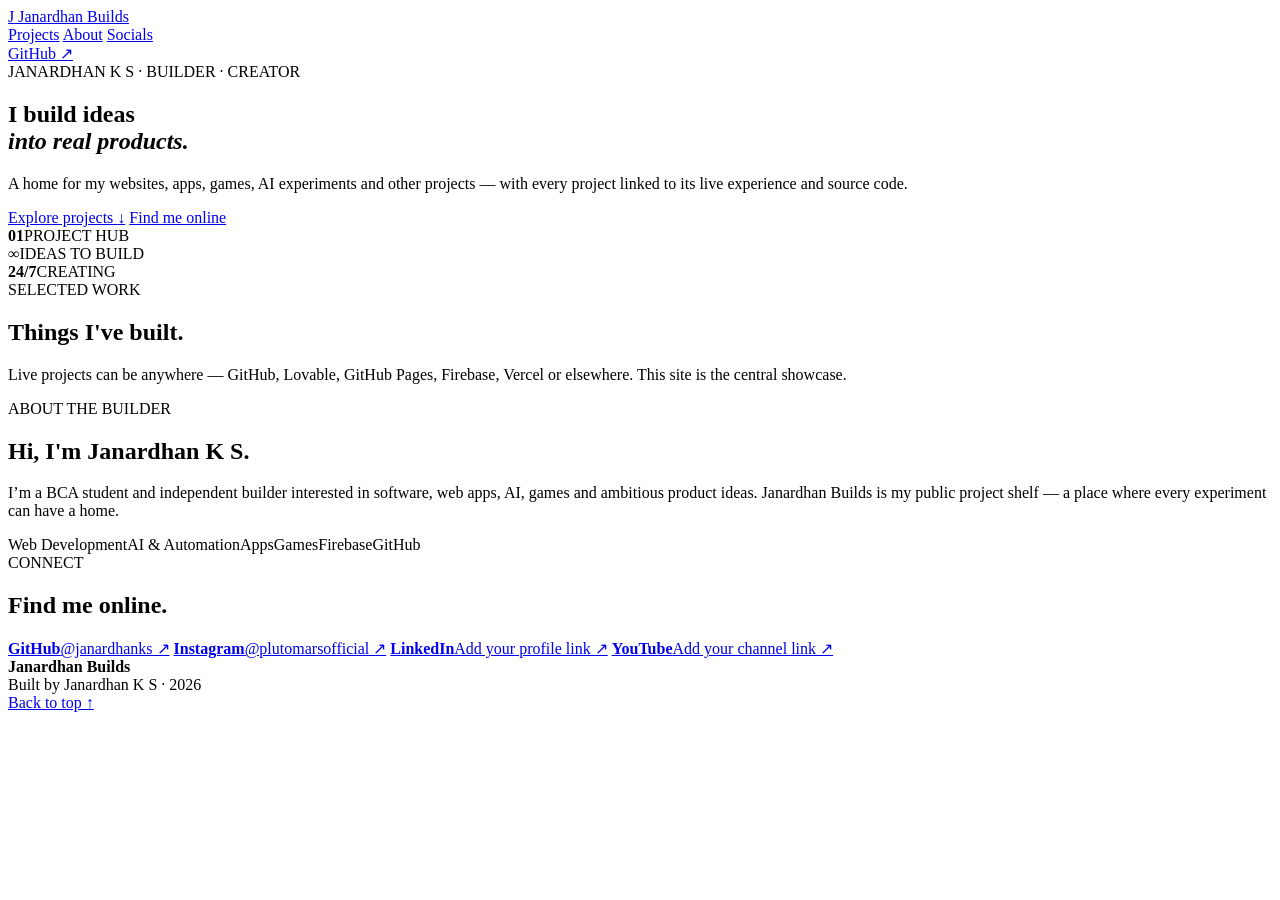
==== index.html @ 4b7bd484 "Add files via upload" ====
<!doctype html>
<html lang="en">
<head>
  <meta charset="utf-8">
  <meta name="viewport" content="width=device-width, initial-scale=1">
  <meta name="description" content="Janardhan K S — projects, apps, websites, games, AI tools and experiments.">
  <meta name="theme-color" content="#070707">
  <title>Janardhan Builds — Projects by Janardhan K S</title>
  <link rel="stylesheet" href="style.css">
</head>
<body>
  <div class="noise"></div>
  <header class="nav">
    <a class="brand" href="#top"><span>J</span> Janardhan Builds</a>
    <nav>
      <a href="#projects">Projects</a>
      <a href="#about">About</a>
      <a href="#socials">Socials</a>
    </nav>
    <a class="nav-btn" href="https://github.com/janardhanks" target="_blank" rel="noreferrer">GitHub ↗</a>
  </header>

  <main id="top">
    <section class="hero">
      <div class="eyebrow">JANARDHAN K S · BUILDER · CREATOR</div>
      <h1>I build ideas<br><em>into real products.</em></h1>
      <p class="hero-copy">A home for my websites, apps, games, AI experiments and other projects — with every project linked to its live experience and source code.</p>
      <div class="hero-actions">
        <a class="primary" href="#projects">Explore projects <span>↓</span></a>
        <a class="secondary" href="#socials">Find me online</a>
      </div>
      <div class="stats">
        <div><strong>01</strong><span>PROJECT HUB</span></div>
        <div><strong>∞</strong><span>IDEAS TO BUILD</span></div>
        <div><strong>24/7</strong><span>CREATING</span></div>
      </div>
    </section>

    <section class="section" id="projects">
      <div class="section-head">
        <div>
          <div class="eyebrow">SELECTED WORK</div>
          <h2>Things I've built.</h2>
        </div>
        <p>Live projects can be anywhere — GitHub, Lovable, GitHub Pages, Firebase, Vercel or elsewhere. This site is the central showcase.</p>
      </div>

      <div class="filters" id="filters"></div>
      <div class="project-grid" id="projectGrid"></div>
    </section>

    <section class="about section" id="about">
      <div class="about-card">
        <div class="eyebrow">ABOUT THE BUILDER</div>
        <h2>Hi, I'm Janardhan K S.</h2>
        <p>I’m a BCA student and independent builder interested in software, web apps, AI, games and ambitious product ideas. Janardhan Builds is my public project shelf — a place where every experiment can have a home.</p>
        <div class="chips">
          <span>Web Development</span><span>AI & Automation</span><span>Apps</span><span>Games</span><span>Firebase</span><span>GitHub</span>
        </div>
      </div>
    </section>

    <section class="section socials" id="socials">
      <div class="eyebrow">CONNECT</div>
      <h2>Find me online.</h2>
      <div class="social-grid">
        <a href="https://github.com/janardhanks" target="_blank" rel="noreferrer"><b>GitHub</b><span>@janardhanks ↗</span></a>
        <a href="https://www.instagram.com/plutomarsofficial/" target="_blank" rel="noreferrer"><b>Instagram</b><span>@plutomarsofficial ↗</span></a>
        <a href="#" data-disabled="true"><b>LinkedIn</b><span>Add your profile link ↗</span></a>
        <a href="#" data-disabled="true"><b>YouTube</b><span>Add your channel link ↗</span></a>
      </div>
    </section>
  </main>

  <footer>
    <div><strong>Janardhan Builds</strong><br><span>Built by Janardhan K S · 2026</span></div>
    <a href="#top">Back to top ↑</a>
  </footer>

  <script src="projects.js"></script>
  <script src="script.js"></script>
</body>
</html>
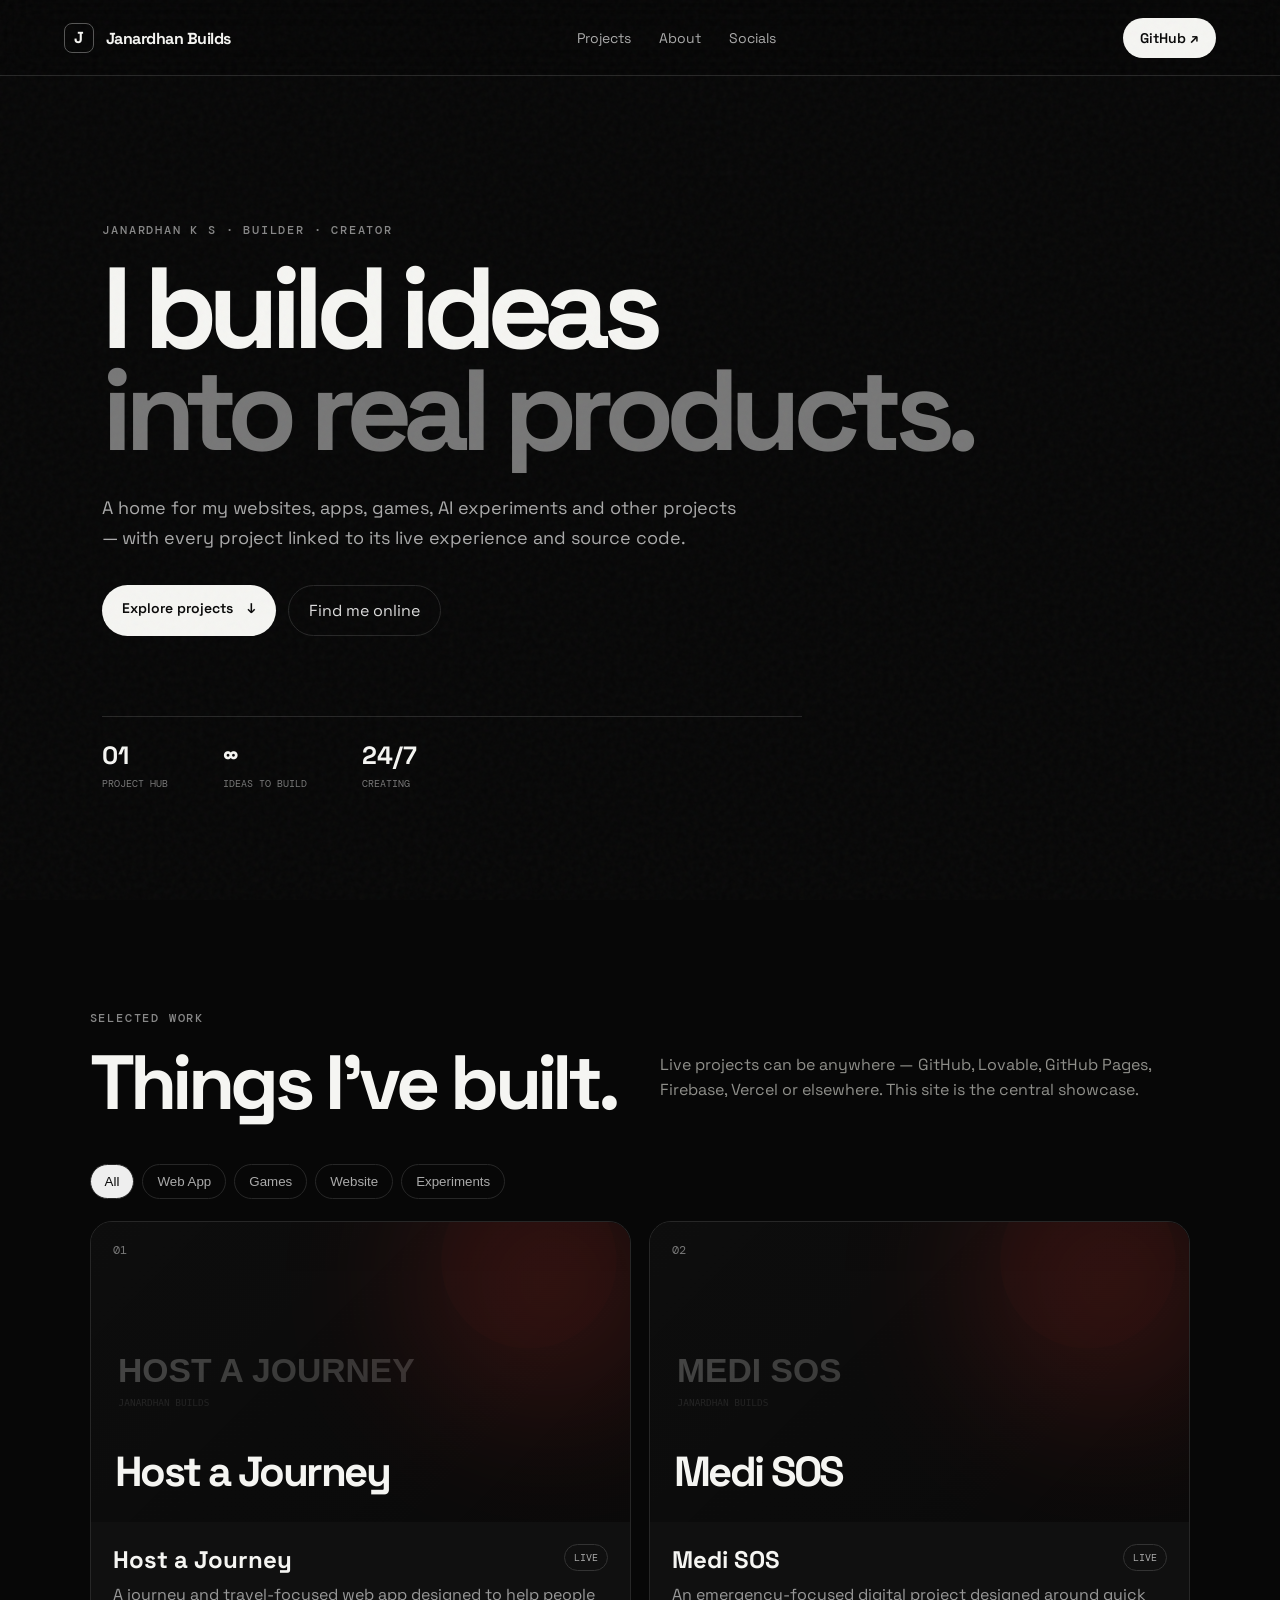
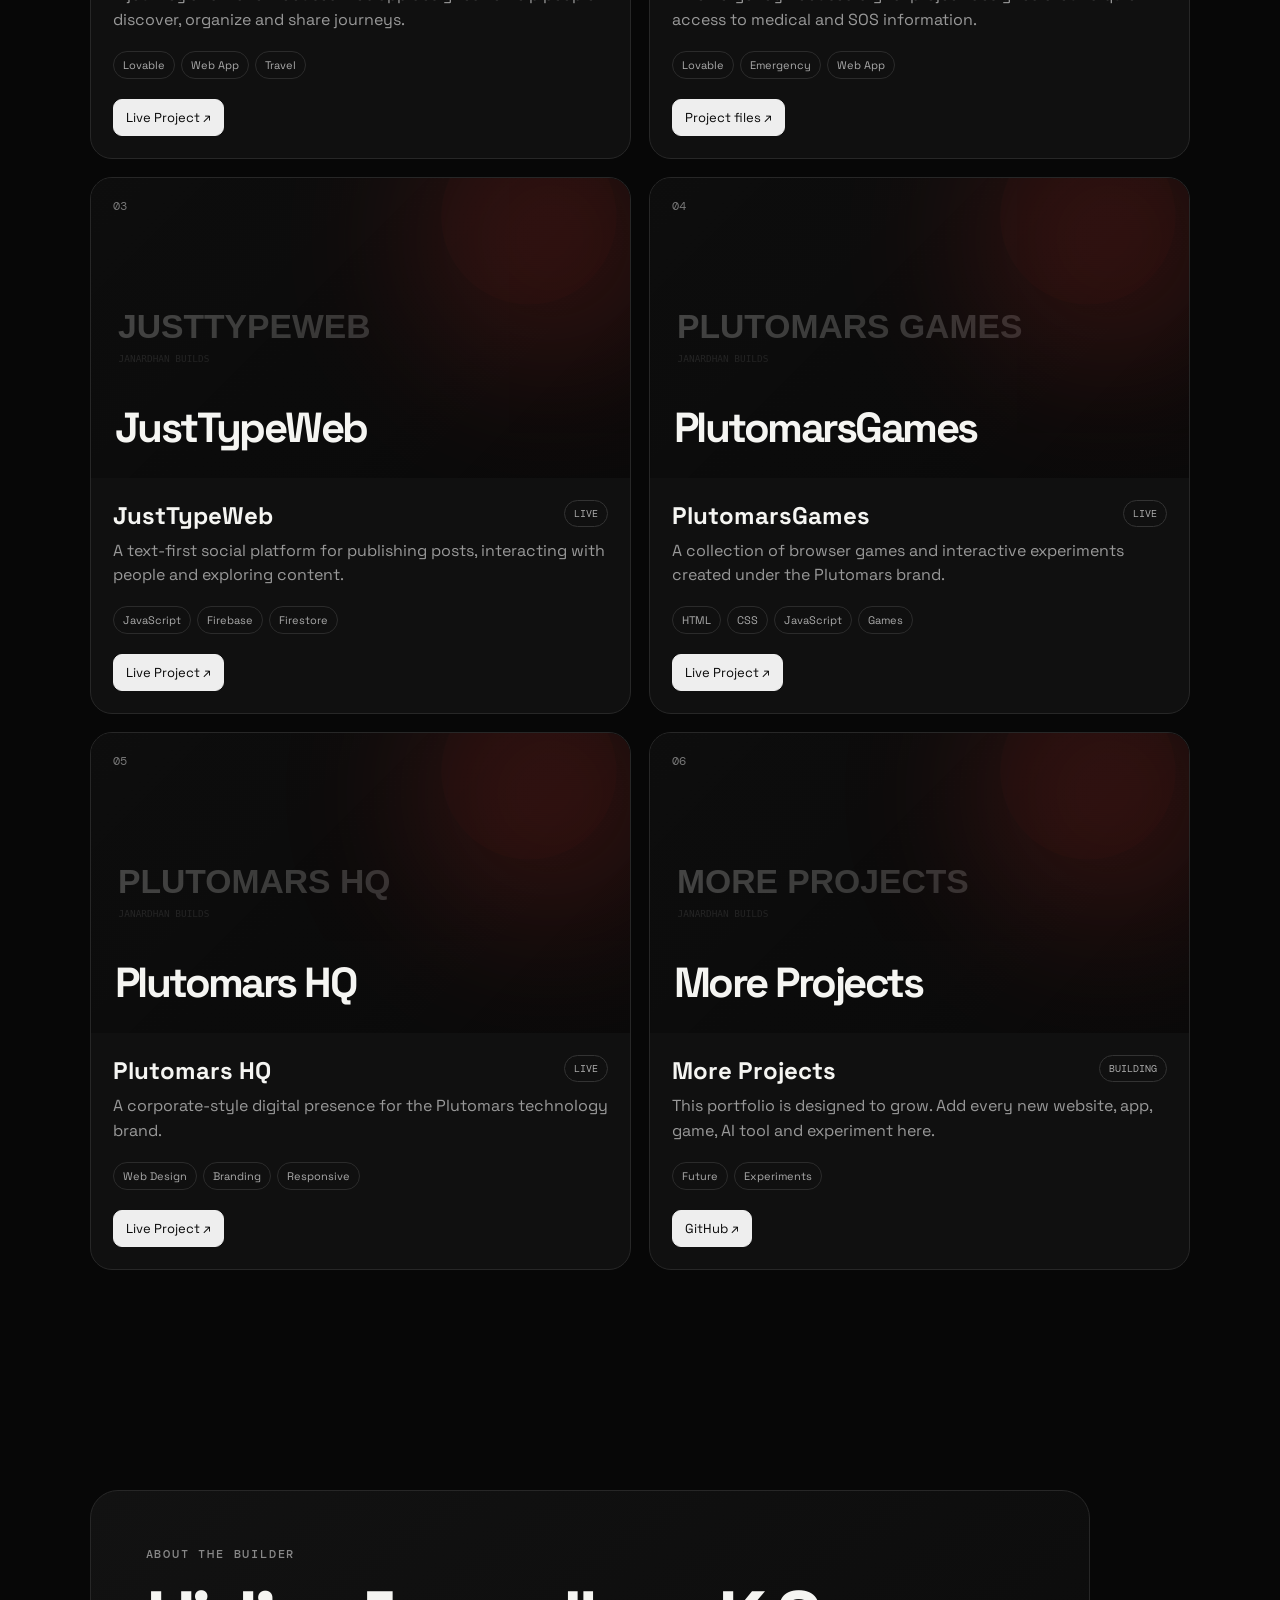
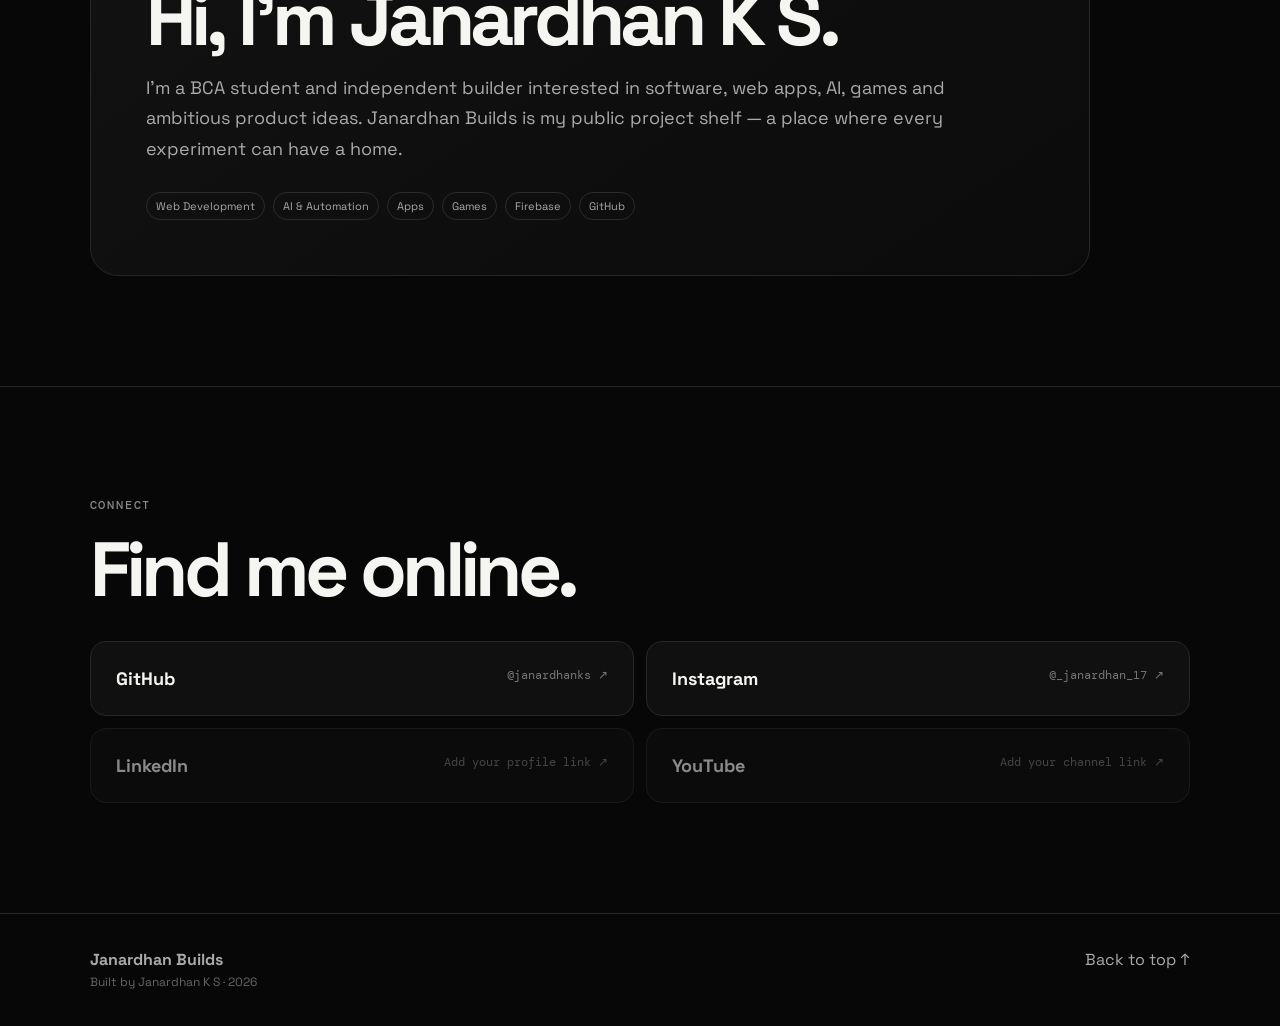
==== commit 65c5d095: "Update index.html" ====
--- a/index.html
+++ b/index.html
@@ -65,7 +65,7 @@
       <h2>Find me online.</h2>
       <div class="social-grid">
         <a href="https://github.com/janardhanks" target="_blank" rel="noreferrer"><b>GitHub</b><span>@janardhanks ↗</span></a>
-        <a href="https://www.instagram.com/plutomarsofficial/" target="_blank" rel="noreferrer"><b>Instagram</b><span>@plutomarsofficial ↗</span></a>
+        <a href="https://www.instagram.com/_janardhan_17/" target="_blank" rel="noreferrer"><b>Instagram</b><span>@_janardhan_17 ↗</span></a>
         <a href="#" data-disabled="true"><b>LinkedIn</b><span>Add your profile link ↗</span></a>
         <a href="#" data-disabled="true"><b>YouTube</b><span>Add your channel link ↗</span></a>
       </div>
--- a/style.css
+++ b/style.css
@@ -0,0 +1,7 @@
+@import url('https://fonts.googleapis.com/css2?family=DM+Mono:wght@400;500&family=Space+Grotesk:wght@400;500;600;700&display=swap');
+:root{--bg:#070707;--panel:#101010;--panel2:#151515;--text:#f5f5f2;--muted:#9b9b96;--line:#272727;--accent:#ff3b30}
+*{box-sizing:border-box}html{scroll-behavior:smooth}body{margin:0;background:var(--bg);color:var(--text);font-family:"Space Grotesk",sans-serif}a{color:inherit;text-decoration:none}.noise{position:fixed;inset:0;pointer-events:none;opacity:.035;background-image:url("data:image/svg+xml,%3Csvg viewBox='0 0 180 180' xmlns='http://www.w3.org/2000/svg'%3E%3Cfilter id='n'%3E%3CfeTurbulence type='fractalNoise' baseFrequency='.9' numOctaves='4' stitchTiles='stitch'/%3E%3C/filter%3E%3Crect width='100%25' height='100%25' filter='url(%23n)'/%3E%3C/svg%3E");z-index:10}
+.nav{height:76px;border-bottom:1px solid var(--line);display:flex;align-items:center;justify-content:space-between;padding:0 5vw;position:sticky;top:0;background:rgba(7,7,7,.84);backdrop-filter:blur(18px);z-index:5}.brand{font-weight:700;letter-spacing:-.03em}.brand span{display:inline-grid;place-items:center;width:30px;height:30px;border:1px solid #555;border-radius:8px;margin-right:8px}.nav nav{display:flex;gap:28px;color:#aaa;font-size:14px}.nav nav a:hover{color:white}.nav-btn,.primary{background:var(--text);color:#080808;border-radius:999px;padding:11px 17px;font-weight:600;font-size:14px}
+.hero{min-height:calc(100vh - 76px);padding:12vh 8vw 8vh;display:flex;flex-direction:column;justify-content:center;max-width:1300px;margin:auto}.eyebrow{font:500 12px "DM Mono",monospace;letter-spacing:.15em;color:#888;margin-bottom:20px}.hero h1{font-size:clamp(54px,9vw,128px);line-height:.88;letter-spacing:-.075em;margin:0;max-width:1000px}.hero h1 em{font-style:normal;color:#777}.hero-copy{max-width:650px;color:#aaa;font-size:18px;line-height:1.65;margin:32px 0}.hero-actions{display:flex;gap:12px;flex-wrap:wrap}.primary,.secondary{padding:14px 20px;border-radius:999px}.secondary{border:1px solid var(--line);color:#ddd}.primary span{margin-left:10px}.stats{display:flex;gap:55px;margin-top:80px;padding-top:22px;border-top:1px solid var(--line);max-width:700px}.stats div{display:flex;flex-direction:column;gap:6px}.stats strong{font-size:25px}.stats span{font:10px "DM Mono",monospace;color:#777}
+.section{padding:110px 7vw;max-width:1400px;margin:auto}.section-head{display:grid;grid-template-columns:1fr 1fr;gap:40px;align-items:end}.section h2{font-size:clamp(40px,6vw,80px);line-height:.95;letter-spacing:-.06em;margin:0}.section-head p{color:#8f8f8a;line-height:1.6;max-width:520px}.filters{display:flex;gap:8px;flex-wrap:wrap;margin:45px 0 22px}.filter{border:1px solid var(--line);background:none;color:#aaa;padding:9px 14px;border-radius:999px;cursor:pointer}.filter.active,.filter:hover{background:#eee;color:#080808}.project-grid{display:grid;grid-template-columns:repeat(2,1fr);gap:18px}.project{background:var(--panel);border:1px solid var(--line);border-radius:22px;overflow:hidden;transition:.3s transform,.3s border-color}.project:hover{transform:translateY(-5px);border-color:#555}.cover{height:300px;background:linear-gradient(135deg,#171717,#090909);display:flex;align-items:flex-end;padding:24px;position:relative;overflow:hidden}.cover:before{content:"";position:absolute;width:260px;height:260px;border-radius:50%;background:var(--accent);filter:blur(80px);opacity:.17;right:-50px;top:-70px}.cover-number{font:12px "DM Mono",monospace;color:#777;position:absolute;top:20px;left:22px}.cover-title{font-size:42px;font-weight:700;letter-spacing:-.06em;position:relative}.project-body{padding:22px}.project-top{display:flex;justify-content:space-between;gap:15px}.project h3{font-size:24px;margin:0 0 8px}.status{font:10px "DM Mono",monospace;border:1px solid #333;border-radius:999px;padding:6px 9px;height:max-content;color:#aaa}.project p{color:#999;line-height:1.55;margin:0 0 18px}.tags{display:flex;flex-wrap:wrap;gap:6px;margin-bottom:20px}.tags span,.chips span{font-size:11px;color:#aaa;border:1px solid #2b2b2b;border-radius:999px;padding:6px 9px}.links{display:flex;gap:8px}.links a{border:1px solid #333;border-radius:9px;padding:9px 12px;font-size:13px}.links a:first-child{background:#eee;color:#080808;border-color:#eee}.about-card{background:linear-gradient(145deg,#121212,#0b0b0b);border:1px solid var(--line);border-radius:28px;padding:55px;max-width:1000px}.about-card p{color:#aaa;font-size:18px;line-height:1.7;max-width:800px}.chips{display:flex;flex-wrap:wrap;gap:8px;margin-top:28px}.socials{border-top:1px solid var(--line)}.social-grid{display:grid;grid-template-columns:repeat(2,1fr);gap:12px;margin-top:35px}.social-grid a{border:1px solid var(--line);background:var(--panel);padding:25px;border-radius:16px;display:flex;justify-content:space-between;gap:20px}.social-grid b{font-size:18px}.social-grid span{color:#777;font:12px "DM Mono",monospace}.social-grid a:hover{border-color:#555}.social-grid a[data-disabled=true]{opacity:.55;cursor:not-allowed}footer{border-top:1px solid var(--line);padding:35px 7vw;display:flex;justify-content:space-between;color:#aaa}footer span{font-size:12px;color:#666}
+@media(max-width:800px){.nav nav{display:none}.nav{padding:0 20px}.hero{padding:90px 24px 60px}.hero h1{font-size:62px}.stats{gap:25px}.section{padding:80px 20px}.section-head{grid-template-columns:1fr}.project-grid,.social-grid{grid-template-columns:1fr}.cover{height:240px}.about-card{padding:30px 24px}.social-grid a{flex-direction:column;gap:10px}footer{padding:30px 20px}}
